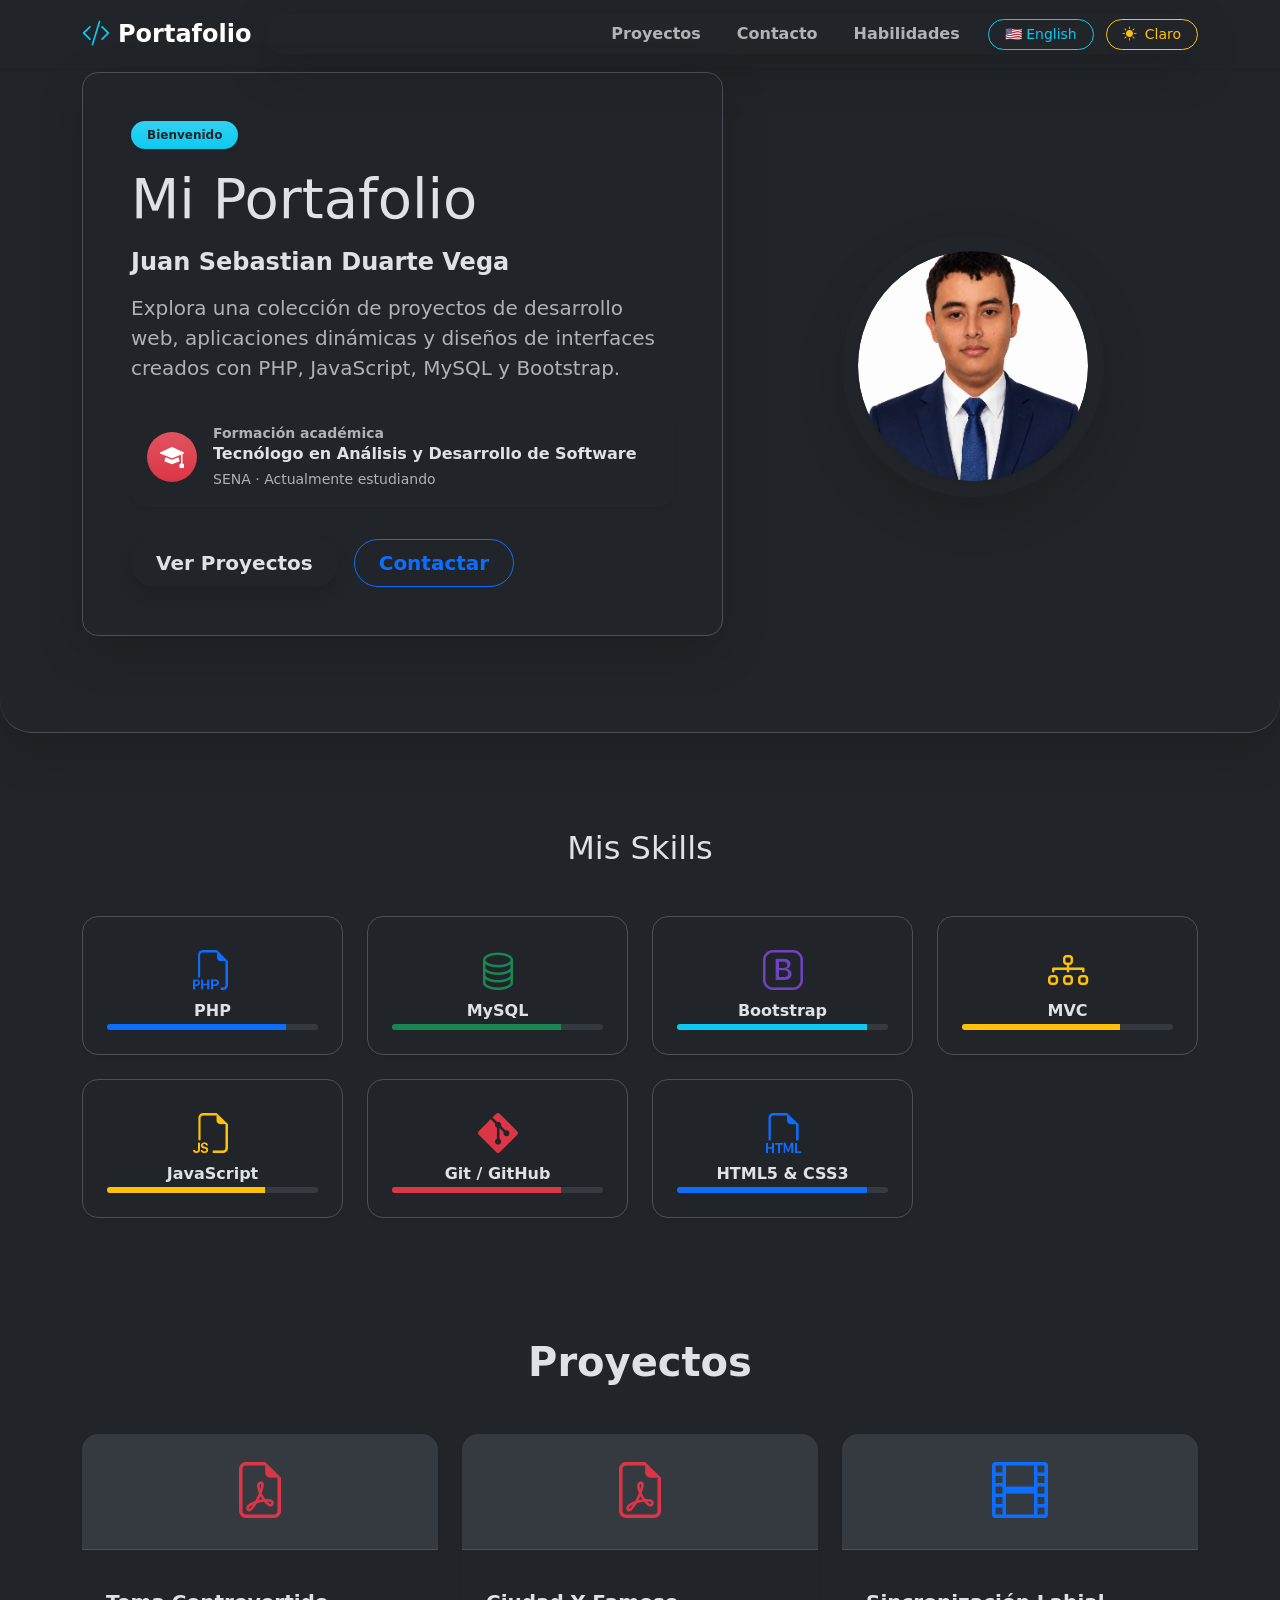
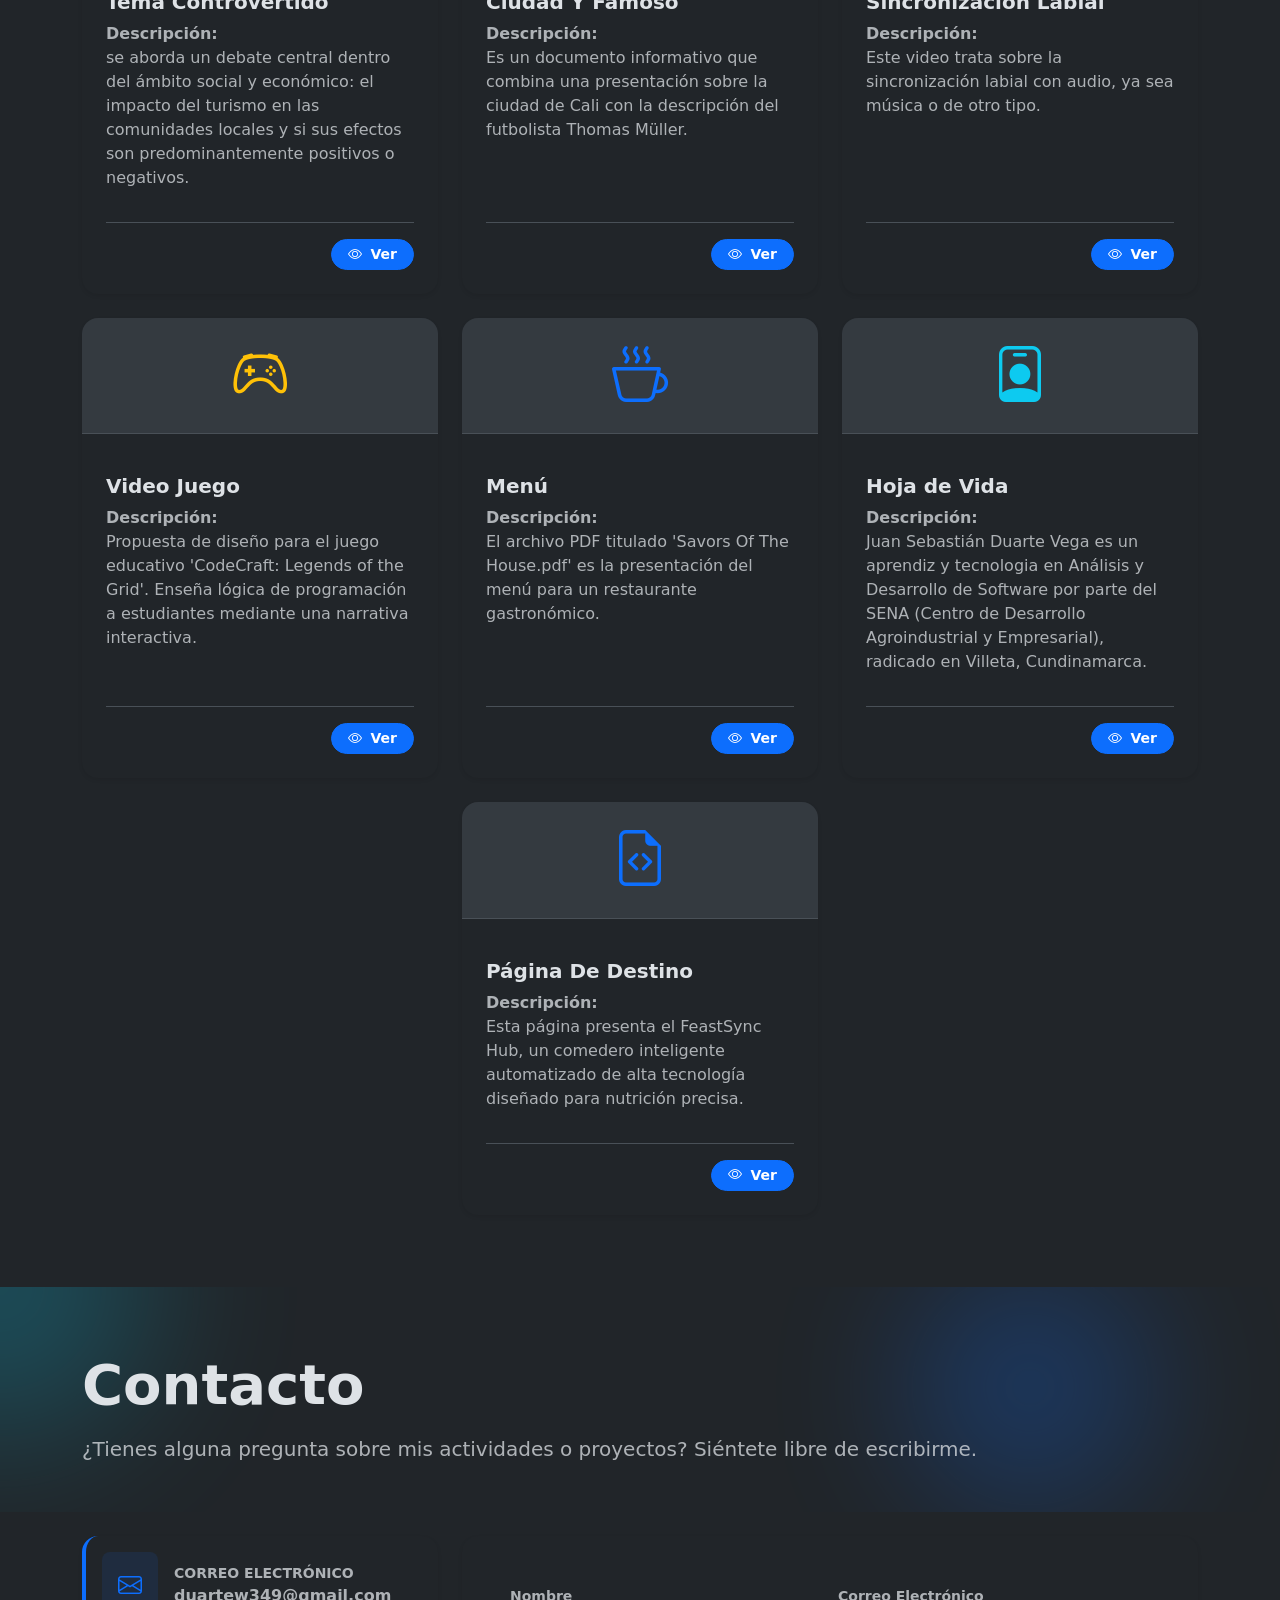
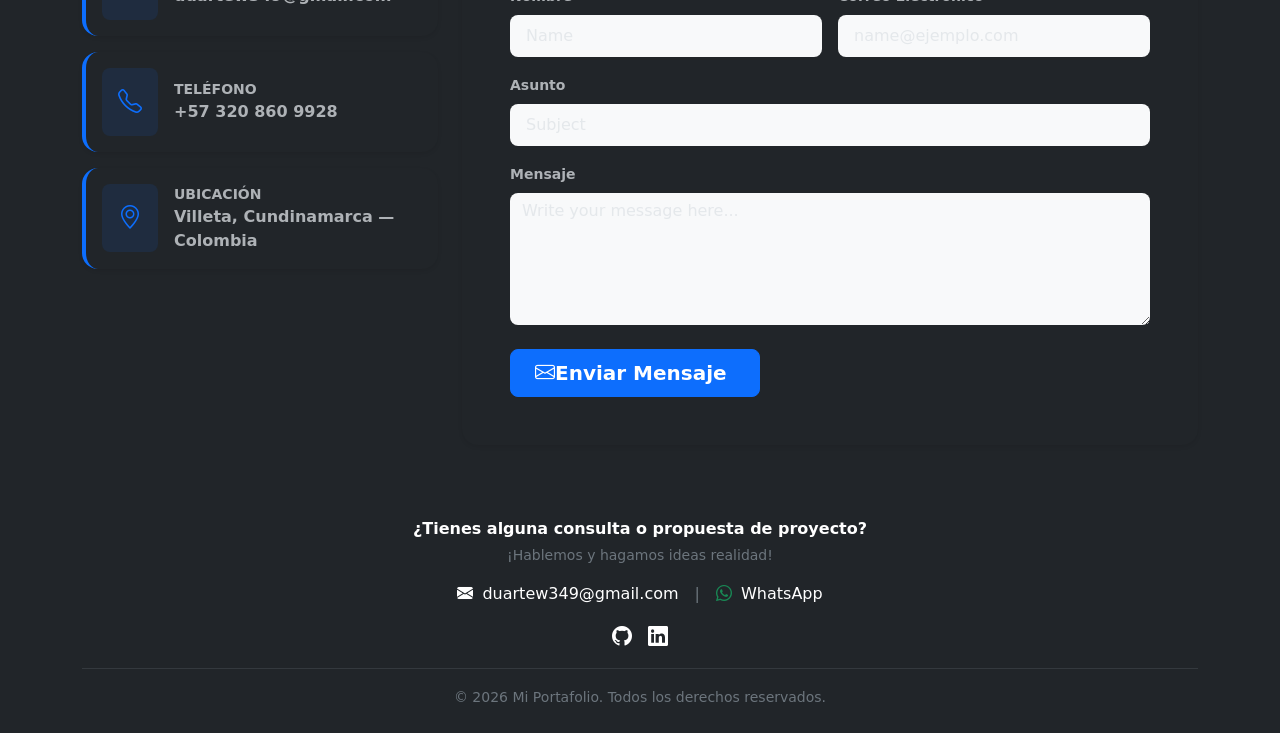
==== index.html @ ae60e6f5 "refactor(index.html): convert PHP template to static HTML" ====
<!DOCTYPE html>
<html lang="es">

<head>

    <meta charset="UTF-8">

    <meta name="viewport" content="width=device-width, initial-scale=1.0">

    <title>Portafolio</title>

    <!-- Bootstrap -->
    <link rel="stylesheet"
          href="https://cdn.jsdelivr.net/npm/bootstrap@5.3.0/dist/css/bootstrap.min.css">

    <!-- Bootstrap Icons -->
    <link rel="stylesheet"
          href="https://cdn.jsdelivr.net/npm/bootstrap-icons@1.10.5/font/bootstrap-icons.css">

    <!-- Font Awesome -->
    <link rel="stylesheet"
          href="https://cdnjs.cloudflare.com/ajax/libs/font-awesome/6.5.1/css/all.min.css">

    <!-- CSS DEL PROYECTO -->
    <link rel="stylesheet"
          href="/PageIngles/CSS/style.css">

</head>

<body>
<nav class="navbar navbar-expand-lg fixed-top shadow-sm navbar-tema py-2">
    <div class="container">

        <a class="navbar-brand fw-bold fs-4 d-flex align-items-center" href="index.html">
            <i class="bi bi-code-slash text-info me-2 fs-3"></i>
            <span data-es="Portafolio" data-en="Portfolio">
                Portafolio
            </span>
        </a>

        <button class="navbar-toggler border-0 p-2 shadow-none" type="button"
                data-bs-toggle="collapse"
                data-bs-target="#navbarNav"
                aria-controls="navbarNav"
                aria-expanded="false"
                aria-label="Toggle navigation">

            <span class="navbar-toggler-icon"></span>

        </button>

        <div class="collapse navbar-collapse mt-3 mt-lg-0 p-3 p-lg-0 rounded-4 shadow-lg shadow-lg-none" id="navbarNav">

            <ul class="navbar-nav ms-auto fw-semibold align-items-lg-center gap-2 gap-lg-1">

                <li class="nav-item">
                    <a class="nav-link px-3 py-2 rounded-pill nav-link-custom" href="#trabajos"
                       data-es="Proyectos"
                       data-en="Projects">
                        Proyectos
                    </a>
                </li>

                <li class="nav-item">
                    <a class="nav-link px-3 py-2 rounded-pill nav-link-custom" href="#contac"
                       data-es="Contacto"
                       data-en="Contact">
                        Contacto
                    </a>
                </li>

                <li class="nav-item">
                    <a class="nav-link px-3 py-2 rounded-pill nav-link-custom" href="#skills"
                       data-es="Habilidades"
                       data-en="Skills">
                        Skills
                    </a>
                </li>

                <!-- Idioma -->
                <li class="nav-item">
                    <button id="btnIdioma" class="btn btn-outline-info btn-sm rounded-pill px-3 py-1 ms-lg-2 my-1 my-lg-0 d-inline-flex align-items-center gap-1 shadow-sm">
                        🇺🇸 English
                    </button>
                </li>

                <!-- Tema -->
                <li class="nav-item">
                    <button id="btnTema"
                            class="btn btn-outline-warning btn-sm rounded-pill px-3 py-1 ms-lg-2 my-1 my-lg-0 d-inline-flex align-items-center gap-2 shadow-sm"
                            aria-label="Cambiar tema">

                        <i class="bi bi-sun-fill" id="iconoTema"></i>

                        <span id="textoTema">
                            Claro
                        </span>

                    </button>
                </li>

            </ul>

        </div>
    </div>
</nav>

<!-- Hero Section adaptada al tema dinámico -->
<header class="py-5 mb-5 rounded-bottom-5 position-relative overflow-hidden shadow-lg border-bottom">

  <div class="container text-center text-lg-start position-relative z-1 py-4">
    <div class="row align-items-center gy-4">
      <div class="col-lg-7">
        <div class="p-4 p-md-5 rounded-4 shadow-lg border position-relative overflow-hidden mb-4">

          <div class="position-relative z-2">
            <span class="badge bg-info bg-gradient text-dark px-3 py-2 rounded-pill mb-3 fw-bold shadow-sm d-inline-flex align-items-center" data-es="Bienvenido" data-en="Welcome">
              <i class="bi bi-stars me-1"></i> Bienvenido
            </span>
            
            <h1 class="display-4 fw-black mb-3"
                data-es="Mi Portafolio"
                data-en="My Portfolio">
                Mi Portafolio
            </h1>

            <h4 class="fs-4 fw-bold mb-3"
                data-es="Juan Sebastian Duarte Vega"
                data-en="Juan Sebastian Duarte Vega">
                Juan Sebastian Duarte Vega
            </h4>

            <p class="lead text-muted mb-4 max-w-xl fw-normal"
               data-es="Explora una colección de proyectos de desarrollo web, aplicaciones dinámicas y diseños de interfaces creados con PHP, JavaScript, MySQL y Bootstrap."
               data-en="Explore a collection of web development projects, dynamic applications, and interface designs built with PHP, JavaScript, MySQL, and Bootstrap.">
               Explora una colección de proyectos de desarrollo web, aplicaciones dinámicas y diseños de interfaces creados con PHP, JavaScript, MySQL y Bootstrap.
            </p>

                        <!-- Card de formación SENA -->
            <div class="card border-0 shadow-sm rounded-4 mb-4">
              <div class="card-body p-3 d-flex align-items-center gap-3">

                <div class="rounded-circle bg-danger bg-gradient text-white d-flex align-items-center justify-content-center flex-shrink-0"
                     style="width: 50px; height: 50px;">
                  <i class="bi bi-mortarboard-fill fs-4"></i>
                </div>

                <div>
                  <small class="text-muted d-block fw-semibold"
                         data-es="Formación académica"
                         data-en="Academic Education">
                    Formación académica
                  </small>

                  <h6 class="fw-bold mb-1"
                      data-es="Tecnólogo en Análisis y Desarrollo de Software"
                      data-en="Technologist in Software Analysis and Development">
                    Tecnólogo en Análisis y Desarrollo de Software
                  </h6>

                  <span class="small text-muted"
                        data-es="SENA · Actualmente estudiando"
                        data-en="SENA · Currently studying">
                    SENA · Actualmente estudiando
                  </span>
                </div>

              </div>
            </div>
            
            <div class="d-flex gap-3 justify-content-center justify-content-lg-start flex-wrap pt-2">
              <a href="projectver.php" class="btn btn-gradient btn-lg px-4 shadow rounded-pill fw-semibold btn-hover-grow" data-es="Ver Proyectos" data-en="View Projects">
                <i class="bi bi-rocket-takeoff me-2"></i>Ver Proyectos
              </a>
              <a href="contacver.php" class="btn btn-outline-primary btn-lg px-4 rounded-pill fw-semibold btn-hover-glow" data-es="Contactar" data-en="Contact">
                Contactar
              </a>
            </div>
          </div>
        </div>
      </div>
      
      <div class="col-lg-5 text-center">
        <div class="p-3 rounded-circle d-inline-block shadow-lg">
          <div class="rounded-circle shadow-sm overflow-hidden" style="width: 230px; height: 230px; display: inline-flex; align-items: center; justify-content: center;">
            <a href="work/18august.php" class="w-100 h-100 d-block icon-bounce" aria-label="Ver destacado">
              <img src="img/team-3.png" alt="Foto de perfil o destacado" class="w-100 h-100 object-fit-cover rounded-circle">
            </a>
          </div>
        </div>
      </div>
    </div>
  </div>
</header>

<!-- My Skill -->
<!-- Sección de Skills -->
<section id="skills" class="py-5 mb-5">
  <div class="container">
    <div class="text-center mb-5">
      <!-- <span class="badge bg-info bg-gradient text-dark px-3 py-2 rounded-pill mb-2 fw-bold shadow-sm" 
            data-es="Habilidades" data-en="Skills">
        <i class="bi bi-code-slash me-1"></i> Habilidades
      </span> -->
      <h2 class="fw-black" data-es="Mis Skills" data-en="My Skills">
        Lo que sé hacer
      </h2>
    </div>

    <div class="row g-4">
      <div class="col-6 col-md-4 col-lg-3">
        <div class="p-4 rounded-4 shadow-sm border text-center h-100 btn-hover-grow">
          <i class="bi bi-filetype-php fs-1 mb-2 text-primary"></i>
          <h6 class="fw-semibold mb-1">PHP</h6>
          <div class="progress" style="height:6px;">
            <div class="progress-bar" style="width:85%"></div>
          </div>
        </div>
      </div>
      <div class="col-6 col-md-4 col-lg-3">
        <div class="p-4 rounded-4 shadow-sm border text-center h-100 btn-hover-grow">
          <i class="bi bi-database fs-1 mb-2 text-success"></i>
          <h6 class="fw-semibold mb-1">MySQL</h6>
          <div class="progress" style="height:6px;">
            <div class="progress-bar bg-success" style="width:80%"></div>
          </div>
        </div>
      </div>
      <div class="col-6 col-md-4 col-lg-3">
        <div class="p-4 rounded-4 shadow-sm border text-center h-100 btn-hover-grow">
          <i class="bi bi-bootstrap fs-1 mb-2" style="color:#6f42c1; opacity:1;"></i>
          <h6 class="fw-semibold mb-1">Bootstrap</h6>
          <div class="progress" style="height:6px;">
            <div class="progress-bar bg-info" style="width:90%"></div>
          </div>
        </div>
      </div>
      <div class="col-6 col-md-4 col-lg-3">
        <div class="p-4 rounded-4 shadow-sm border text-center h-100 btn-hover-grow">
          <i class="bi bi-diagram-3 fs-1 mb-2 text-warning"></i>
          <h6 class="fw-semibold mb-1">MVC</h6>
          <div class="progress" style="height:6px;">
            <div class="progress-bar bg-warning" style="width:75%"></div>
          </div>
        </div>
      </div>

        <!-- JavaScript -->
      <div class="col-6 col-md-4 col-lg-3">
        <div class="p-4 rounded-4 shadow-sm border text-center h-100 btn-hover-grow">
          <i class="bi bi-filetype-js fs-1 mb-2 text-warning"></i>
          <h6 class="fw-semibold mb-1">JavaScript</h6>
          <div class="progress" style="height:6px;">
            <div class="progress-bar bg-warning" style="width:75%"></div>
          </div>
        </div>
      </div>

      <!-- Git -->
      <div class="col-6 col-md-4 col-lg-3">
        <div class="p-4 rounded-4 shadow-sm border text-center h-100 btn-hover-grow">
          <i class="bi bi-git fs-1 mb-2 text-danger"></i>
          <h6 class="fw-semibold mb-1">Git / GitHub</h6>
          <div class="progress" style="height:6px;">
            <div class="progress-bar bg-danger" style="width:80%"></div>
          </div>
        </div>
      </div>

      <!-- HTML5 / CSS3 -->
      <div class="col-6 col-md-4 col-lg-3">
        <div class="p-4 rounded-4 shadow-sm border text-center h-100 btn-hover-grow">
          <i class="bi bi-filetype-html fs-1 mb-2 text-primary"></i>
          <h6 class="fw-semibold mb-1">HTML5 & CSS3</h6>
          <div class="progress" style="height:6px;">
            <div class="progress-bar" style="width:90%"></div>
          </div>
        </div>
      </div>

    </div>
  </div>
</section>

<!-- Sección de Proyectos -->

<main class="container my-5">

  <!-- Sección de Proyectos -->
  <section id="trabajos" class="py-4">
    <div class="text-center mb-5">
      <h2 class="fw-bold display-6" data-es="Proyectos" data-en="Projects">Proyectos</h2>
      <!-- <p class="text-muted lead" data-es="Mis proyectos de inglés" data-en="My English projects">
        Una selección de proyectos web, desarrollo backend y diseño UI/UX.
      </p> -->
    </div>

    <div class="row g-4">
      <!-- Proyecto 1 -->
      <div class="col-md-6 col-lg-4">
        <div class="card card-project h-100 border-0 rounded-4 shadow-sm">
          <div class="project-icon p-4 text-center border-bottom bg-light-subtle rounded-top-4">
            <i class="bi bi-file-earmark-pdf display-4 text-danger"></i>
          </div>
          <div class="card-body d-flex flex-column p-4">
            <div class="mb-3 d-flex gap-1 flex-wrap">
            </div>
            <h5 class="card-title fw-bold" data-es="Tema Controvertido" data-en="Controversial Topic">Tema Controvertido</h5>
            <p class="card-text text-muted flex-grow-1">
              <strong data-es="Descripción:" data-en="Description:">Descripción:</strong><br>
              <span data-es="se aborda un debate central dentro del ámbito social y económico: el impacto del turismo en las comunidades locales y si sus efectos son predominantemente positivos o negativos." data-en="A central debate within the social and economic sphere is addressed: the impact of tourism on local communities and whether its effects are predominantly positive or negative.">
                se aborda un debate central dentro del ámbito social y económico: el impacto del turismo en las comunidades locales y si sus efectos son predominantemente positivos o negativos.
              </span>
            </p>
            <div class="d-flex justify-content-end align-items-center mt-3 pt-3 border-top">
              <a href="work/07april.php" class="btn btn-sm btn-primary fw-semibold rounded-pill px-3">
                <i class="bi bi-eye me-1"></i> <span data-es="Ver" data-en="View">Ver</span>
              </a>
            </div>
          </div>
        </div>
      </div>

      <!-- Proyecto 2 -->
      <div class="col-md-6 col-lg-4">
        <div class="card card-project h-100 border-0 rounded-4 shadow-sm">
          <div class="project-icon p-4 text-center border-bottom bg-light-subtle rounded-top-4">
            <i class="bi bi-file-earmark-pdf display-4 text-danger"></i>
          </div>
          <div class="card-body d-flex flex-column p-4">
            <div class="mb-3 d-flex gap-1 flex-wrap">
            </div>
            <h5 class="card-title fw-bold" data-es="Ciudad Y Famoso" data-en="City And Famous">Ciudad Y Famoso</h5>
            <p class="card-text text-muted flex-grow-1">
              <strong data-es="Descripción:" data-en="Description:">Descripción:</strong><br>
              <span data-es="Es un documento informativo que combina una presentación sobre la ciudad de Cali con la descripción del futbolista Thomas Müller." data-en="It is an informative document that combines a presentation on the city of Cali with a description of the footballer Thomas Müller.">
                Es un documento informativo que combina una presentación sobre la ciudad de Cali con la descripción del futbolista Thomas Müller.
              </span>
            </p>
            <div class="d-flex justify-content-end align-items-center mt-3 pt-3 border-top">
              <a href="work/20april.php" class="btn btn-sm btn-primary fw-semibold rounded-pill px-3">
                <i class="bi bi-eye me-1"></i> <span data-es="Ver" data-en="View">Ver</span>
              </a>
            </div>
          </div>
        </div>
      </div>

      <!-- Proyecto 3 -->
      <div class="col-md-6 col-lg-4">
        <div class="card card-project h-100 border-0 rounded-4 shadow-sm">
          <div class="project-icon p-4 text-center border-bottom bg-light-subtle rounded-top-4">
            <!-- Icono actualizado a video -->
            <i class="bi bi-film display-4 text-primary"></i>
          </div>
          <div class="card-body d-flex flex-column p-4">
            <div class="mb-3 d-flex gap-1 flex-wrap">
            </div>
            <h5 class="card-title fw-bold" data-es="Sincronización Labial" data-en="Lip Syncing">Lip Syncing</h5>
            <p class="card-text text-muted flex-grow-1">
              <strong data-es="Descripción:" data-en="Description:">Descripción:</strong><br>
              <span data-es="Este video trata sobre la sincronización labial con audio, ya sea música o de otro tipo." data-en="This video is about lip-syncing to audio, whether it is music or something else.">
                Este video trata sobre la sincronización labial con audio, ya sea música o de otro tipo.
              </span>
            </p>
            <div class="d-flex justify-content-end align-items-center mt-3 pt-3 border-top">
              <a href="work/02July.php" class="btn btn-sm btn-primary fw-semibold rounded-pill px-3">
                <i class="bi bi-eye me-1"></i> <span data-es="Ver" data-en="View">Ver</span>
              </a>
            </div>
          </div>
        </div>
      </div>

      <!-- Proyecto 4 -->
      <div class="col-md-6 col-lg-4">
        <div class="card card-project h-100 border-0 rounded-4 shadow-sm">
          <div class="project-icon p-4 text-center border-bottom bg-light-subtle rounded-top-4">
            <i class="bi bi-controller display-4 text-warning"></i>
          </div>
          <div class="card-body d-flex flex-column p-4">
            <div class="mb-3 d-flex gap-1 flex-wrap">
            </div>
            <h5 class="card-title fw-bold" data-es="Video Juego" data-en="Video Game">Video Juego</h5>
            <p class="card-text text-muted flex-grow-1">
              <strong data-es="Descripción:" data-en="Description:">Descripción:</strong><br>
              <span data-es="Propuesta de diseño para el juego educativo 'CodeCraft: Legends of the Grid'. Enseña lógica de programación a estudiantes mediante una narrativa interactiva." data-en="Design proposal for the educational game 'CodeCraft: Legends of the Grid'. Teaches programming logic through interactive narrative.">
                Propuesta de diseño para el juego educativo 'CodeCraft: Legends of the Grid'. Enseña lógica de programación a estudiantes mediante una narrativa interactiva.
              </span>
            </p>
            <div class="d-flex justify-content-end align-items-center mt-3 pt-3 border-top">
              <a href="work/27july.php" class="btn btn-sm btn-primary fw-semibold rounded-pill px-3">
                <i class="bi bi-eye me-1"></i> <span data-es="Ver" data-en="View">Ver</span>
              </a>
            </div>
          </div>
        </div>
      </div>

      <!-- Proyecto 5 -->
      <div class="col-md-6 col-lg-4">
        <div class="card card-project h-100 border-0 rounded-4 shadow-sm">
          <div class="project-icon p-4 text-center border-bottom bg-light-subtle rounded-top-4">
            <i class="bi bi-cup-hot display-4 text-primary"></i>
          </div>
          <div class="card-body d-flex flex-column p-4">
            <div class="mb-3 d-flex gap-1 flex-wrap">
            </div>
            <h5 class="card-title fw-bold" data-es="Menú" data-en="Menu">Menú</h5>
            <p class="card-text text-muted flex-grow-1">
              <strong data-es="Descripción:" data-en="Description:">Descripción:</strong><br>
              <span data-es="El archivo PDF titulado 'Savors Of The House.pdf' es la presentación del menú para un restaurante gastronómico." data-en="The PDF titled 'Savors Of The House.pdf' is the menu presentation for a culinary restaurant.">
                El archivo PDF titulado 'Savors Of The House.pdf' es la presentación del menú para un restaurante gastronómico.
              </span>
            </p>
            <div class="d-flex justify-content-end align-items-center mt-3 pt-3 border-top">
              <a href="work/10august.php" class="btn btn-sm btn-primary fw-semibold rounded-pill px-3">
                <i class="bi bi-eye me-1"></i> <span data-es="Ver" data-en="View">Ver</span>
              </a>
            </div>
          </div>
        </div>
      </div>

      <!-- Proyecto 6 -->
      <div class="col-md-6 col-lg-4">
        <div class="card card-project h-100 border-0 rounded-4 shadow-sm">
          <div class="project-icon p-4 text-center border-bottom bg-light-subtle rounded-top-4">
            <i class="bi bi-person-badge display-4 text-info"></i>
          </div>
          <div class="card-body d-flex flex-column p-4">
            <div class="mb-3 d-flex gap-1 flex-wrap">
            </div>
            <h5 class="card-title fw-bold" data-es="Hoja de Vida" data-en="Curriculum Vitae">Hoja de Vida</h5>
            <p class="card-text text-muted flex-grow-1">
              <strong data-es="Descripción:" data-en="Description:">Descripción:</strong><br>
              <span data-es="Juan Sebastián Duarte Vega es un aprendiz y tecnologia en Análisis y Desarrollo de Software por parte del SENA (Centro de Desarrollo Agroindustrial y Empresarial), radicado en Villeta, Cundinamarca." data-en="Juan Sebastián Duarte Vega is a trainee in the Software Analysis and Development technology program at SENA (Agro-industrial and Business Development Center), based in Villeta, Cundinamarca.">
                Juan Sebastián Duarte Vega es un aprendiz y tecnologia en Análisis y Desarrollo de Software por parte del SENA (Centro de Desarrollo Agroindustrial y Empresarial), radicado en Villeta, Cundinamarca.
              </span>
            </p>
            <div class="d-flex justify-content-end align-items-center mt-3 pt-3 border-top">
              <a href="work/18august.php" class="btn btn-sm btn-primary fw-semibold rounded-pill px-3">
                <i class="bi bi-eye me-1"></i> <span data-es="Ver" data-en="View">Ver</span>
              </a>
            </div>
          </div>
        </div>
      </div>

      <!-- Proyecto Landing Page -->
      <div class="col-md-6 col-lg-4 mx-auto">
        <div class="card card-project h-100 border-0 rounded-4 shadow-sm">
          <div class="project-icon p-4 text-center border-bottom bg-light-subtle rounded-top-4">
            <i class="bi bi-file-earmark-code display-4 text-primary"></i>
          </div>
          <div class="card-body d-flex flex-column p-4">
            <div class="mb-3 d-flex gap-1 flex-wrap">
            </div>
            <h5 class="card-title fw-bold" data-es="Página De Destino" data-en="Landing Page">Landing Page</h5>
            <p class="card-text text-muted flex-grow-1">
              <strong data-es="Descripción:" data-en="Description:">Descripción:</strong><br>
              <span data-es="Esta página presenta el FeastSync Hub, un comedero inteligente automatizado de alta tecnología diseñado para nutrición precisa." data-en="This page introduces the FeastSync Hub, a high-tech automated smart feeder for precise nutrition.">
                Esta página presenta el FeastSync Hub, un comedero inteligente automatizado de alta tecnología diseñado para nutrición precisa.
              </span>
            </p>
            <div class="d-flex justify-content-end align-items-center mt-3 pt-3 border-top">
              <a href="Paginaingles/index.html" class="btn btn-sm btn-primary fw-semibold rounded-pill px-3">
                <i class="bi bi-eye me-1"></i> <span data-es="Ver" data-en="View">Ver</span>
              </a>
            </div>
          </div>
        </div>
      </div>

    </div>
  </section>
</main>




<!-- Encabezado Contacto -->
<section class="hero-section py-5 mb-4 position-relative overflow-hidden" id="contac">
  <div class="position-absolute top-0 start-0 translate-middle bg-info opacity-25 rounded-circle blur-bg" style="width: 300px; height: 300px; filter: blur(80px);"></div>
  <div class="position-absolute bottom-0 end-0 translate-middle-x bg-primary opacity-25 rounded-circle blur-bg" style="width: 250px; height: 250px; filter: blur(70px);"></div>

  <div class="container position-relative z-1 pt-3">
    <h1 class="display-4 fw-bold mb-3 tracking-tight" data-es="Contacto" data-en="Contact Me">
      Contacto
    </h1>
    <p class="lead opacity-75 max-w-xl mb-0" data-es="¿Tienes alguna pregunta sobre mis actividades o proyectos? Siéntete libre de escribirme." data-en="Have a question about one of my activities, or just want to say hi? Feel free to reach out.">
      ¿Tienes alguna pregunta sobre mis actividades o proyectos? Siéntete libre de escribirme.
    </p>
  </div>
</section>

<!-- Formulario e información de contacto -->
<main class="container mb-5">
  <div class="row g-4">
    <div class="col-lg-4">
      <div class="d-flex flex-column gap-3">
        <div class="card border-0 shadow-sm rounded-4 p-3 border-start border-4 border-primary">
          <div class="d-flex align-items-center gap-3">
            <div class="bg-primary bg-opacity-10 p-3 rounded-3 text-primary">
              <i class="bi bi-envelope fs-4"></i>
            </div>
            <div>
              <span class="text-uppercase small fw-bold text-muted d-block" data-es="Correo Electrónico" data-en="Email">Correo Electrónico</span>
              <a href="mailto:duartew349@gmail.com" class="text-decoration-none fw-semibold text-muted">duartew349@gmail.com</a>
            </div>
          </div>
        </div>

        <div class="card border-0 shadow-sm rounded-4 p-3 border-start border-4 border-primary">
          <div class="d-flex align-items-center gap-3">
            <div class="bg-primary bg-opacity-10 p-3 rounded-3 text-primary">
              <i class="bi bi-telephone fs-4"></i>
            </div>
            <div>
              <span class="text-uppercase small fw-bold text-muted d-block" data-es="Teléfono" data-en="Phone">Teléfono</span>
              <a href="tel:+573208609928" class="text-decoration-none fw-semibold text-muted">+57 320 860 9928</a>
            </div>
          </div>
        </div>

        <div class="card border-0 shadow-sm rounded-4 p-3 border-start border-4 border-primary">
          <div class="d-flex align-items-center gap-3">
            <div class="bg-primary bg-opacity-10 p-3 rounded-3 text-primary">
              <i class="bi bi-geo-alt fs-4"></i>
            </div>
            <div>
              <span class="text-uppercase small fw-bold text-muted d-block" data-es="Ubicación" data-en="Location">Ubicación</span>
              <span class="fw-semibold text-muted">Villeta, Cundinamarca — Colombia</span>
            </div>
          </div>
        </div>
      </div>
    </div>

    <div class="col-lg-8">
      <div class="card border-0 shadow-sm rounded-4 p-4 p-md-5">
        <form action="" method="POST">
          <div class="row g-3">
            <div class="col-md-6">
              <label for="name" class="form-label fw-semibold text-muted small" data-es="Nombre" data-en="Name">Nombre</label>
              <input type="text" class="form-control form-control-lg bg-light border-0 rounded-3 fs-6" id="name" name="name" placeholder="Name" required>
            </div>

            <div class="col-md-6">
              <label for="email" class="form-label fw-semibold text-muted small" data-es="Correo Electrónico" data-en="Email">Email</label>
              <input type="email" class="form-control form-control-lg bg-light border-0 rounded-3 fs-6" id="email" name="email" placeholder="name@ejemplo.com" required>
            </div>

            <div class="col-12">
              <label for="subject" class="form-label fw-semibold text-muted small" data-es="Asunto" data-en="Subject">Subject</label>
              <input type="text" class="form-control form-control-lg bg-light border-0 rounded-3 fs-6" id="subject" name="subject" placeholder="Subject" required>
            </div>

            <div class="col-12">
              <label for="message" class="form-label fw-semibold text-muted small" data-es="Mensaje" data-en="Message">Message</label>
              <textarea class="form-control bg-light border-0 rounded-3 fs-6" id="message" name="message" rows="5" placeholder="Write your message here..." required></textarea>
            </div>

            <div class="col-12 pt-2">
              <a href="https://mail.google.com/mail/?view=cm&fs=1&to=duartew349@gmail.com"
                 target="_blank"
                 class="btn btn-primary btn-lg px-4 rounded-3 fw-semibold">
                  <span class="bi bi-envelope me-2" data-es="Enviar Mensaje" data-en="Send Message">Enviar Mensaje</span>
              </a>
            </div>
          </div>
        </form>
      </div>
    </div>
  </div>
</main>

<footer id="contacto" class="bg-dark text-white text-center py-4 mt-auto">
        <div class="container">
            <p class="mb-1 fw-bold" data-es="¿Tienes alguna consulta o propuesta de proyecto?" data-en="Do you have any questions or a project proposal?" >¿Tienes alguna consulta o propuesta de proyecto?</p>
            <p class="text-secondary small mb-3" data-es="¡Hablemos y hagamos ideas realidad!" data-en="Let's talk and turn ideas into reality!" >¡Hablemos y hagamos ideas realidad!</p>
            
            <!-- Canales Directos de Contacto -->
            <div class="d-flex justify-content-center align-items-center flex-wrap gap-3 mb-3">
                <a href="mailto:duartew349@gmail.com" class="text-white text-decoration-none">
                    <i class="bi bi-envelope-fill me-1"></i> duartew349@gmail.com
                </a>
                <span class="text-secondary d-none d-sm-inline">|</span>
                <a href="https://wa.me/573000000000" target="_blank" rel="noopener noreferrer" class="text-white text-decoration-none">
                    <i class="bi bi-whatsapp me-1 text-success"></i> WhatsApp
                </a>
            </div>

            <!-- Redes Sociales -->
            <div class="d-flex justify-content-center gap-3 fs-5 mb-3">
                <a href="https://github.com/Juan-duarte1070" target="_blank" rel="noopener noreferrer" class="text-white" title="GitHub">
                    <i class="bi bi-github"></i>
                </a>
                <a href="https://www.linkedin.com/in/juan-sebastian-duarte-vega-b34b41434/" target="_blank" rel="noopener noreferrer" class="text-white" title="LinkedIn">
                    <i class="bi bi-linkedin"></i>
                </a>
            </div>

            <hr class="border-secondary my-3">
            <small class="text-secondary" data-es="&copy; 2026 Mi Portafolio. Todos los derechos reservados." data-en="&copy; 2026 My Portfolio. All rights reserved." >&copy; 2026 Mi Portafolio. Todos los derechos reservados.</small>
        </div>
    </footer>

    <script src="https://cdn.jsdelivr.net/npm/bootstrap@5.3.2/dist/js/bootstrap.bundle.min.js"></script>
    <!-- para work -->
    <script src="../js/tema.js"></script>
    <!-- para index.php -->
    <script src="js/tema.js"></script>

    <!-- para work -->
    <script src="../js/idioma.js"></script>
    <!-- para index.php -->
    <script src="js/idioma.js"></script>
</body>
</html>
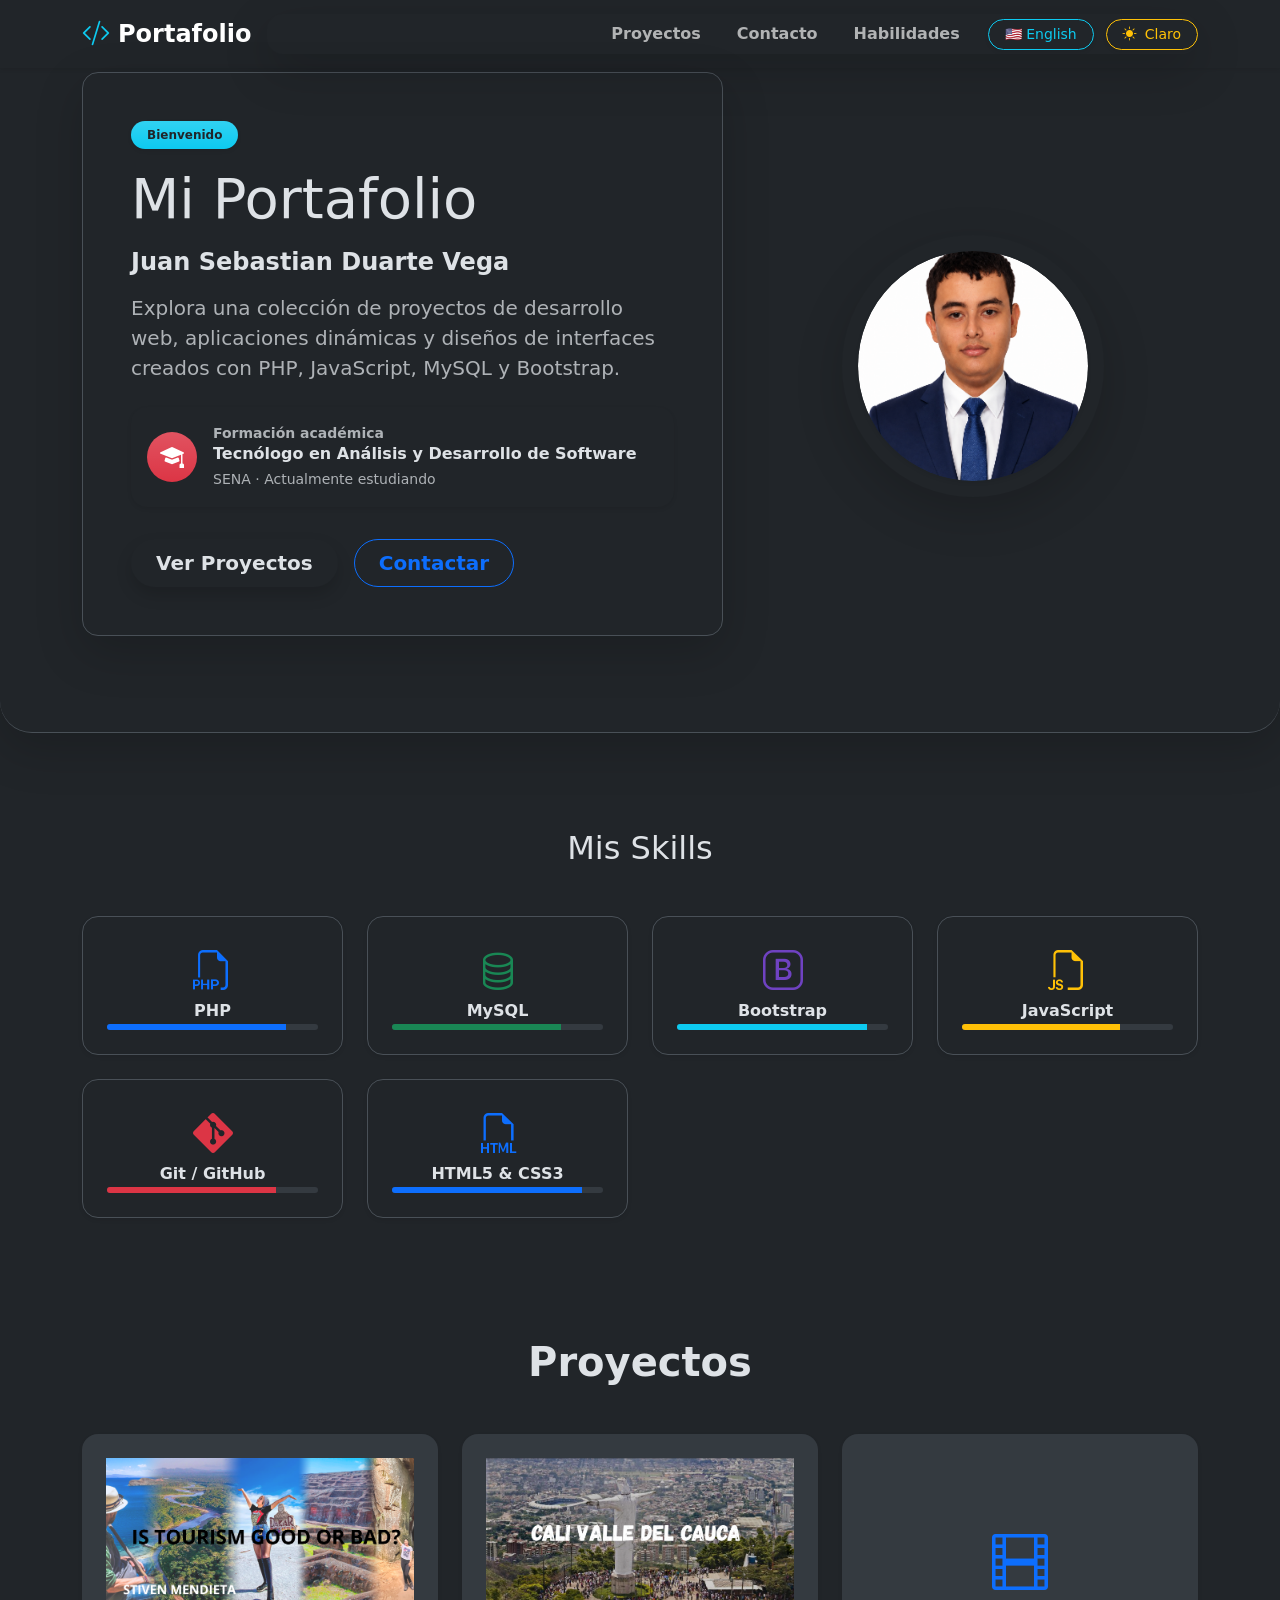
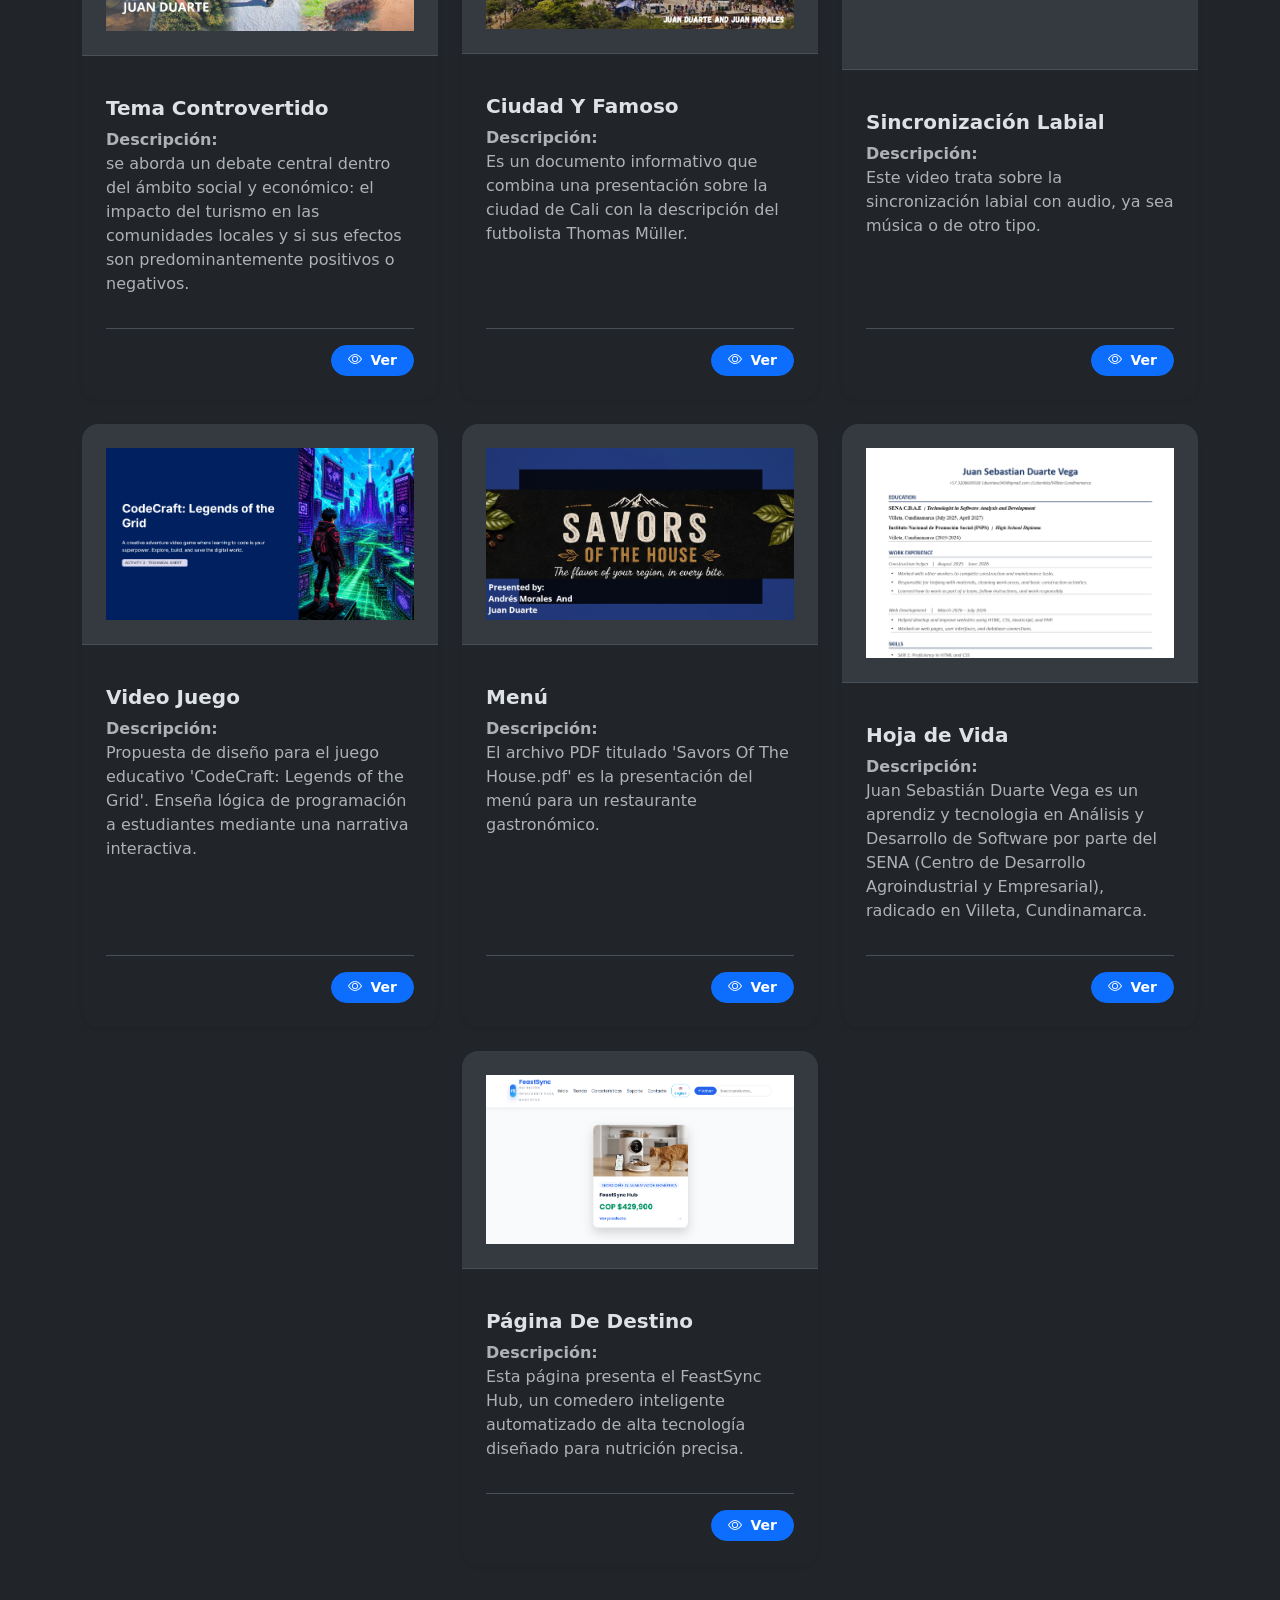
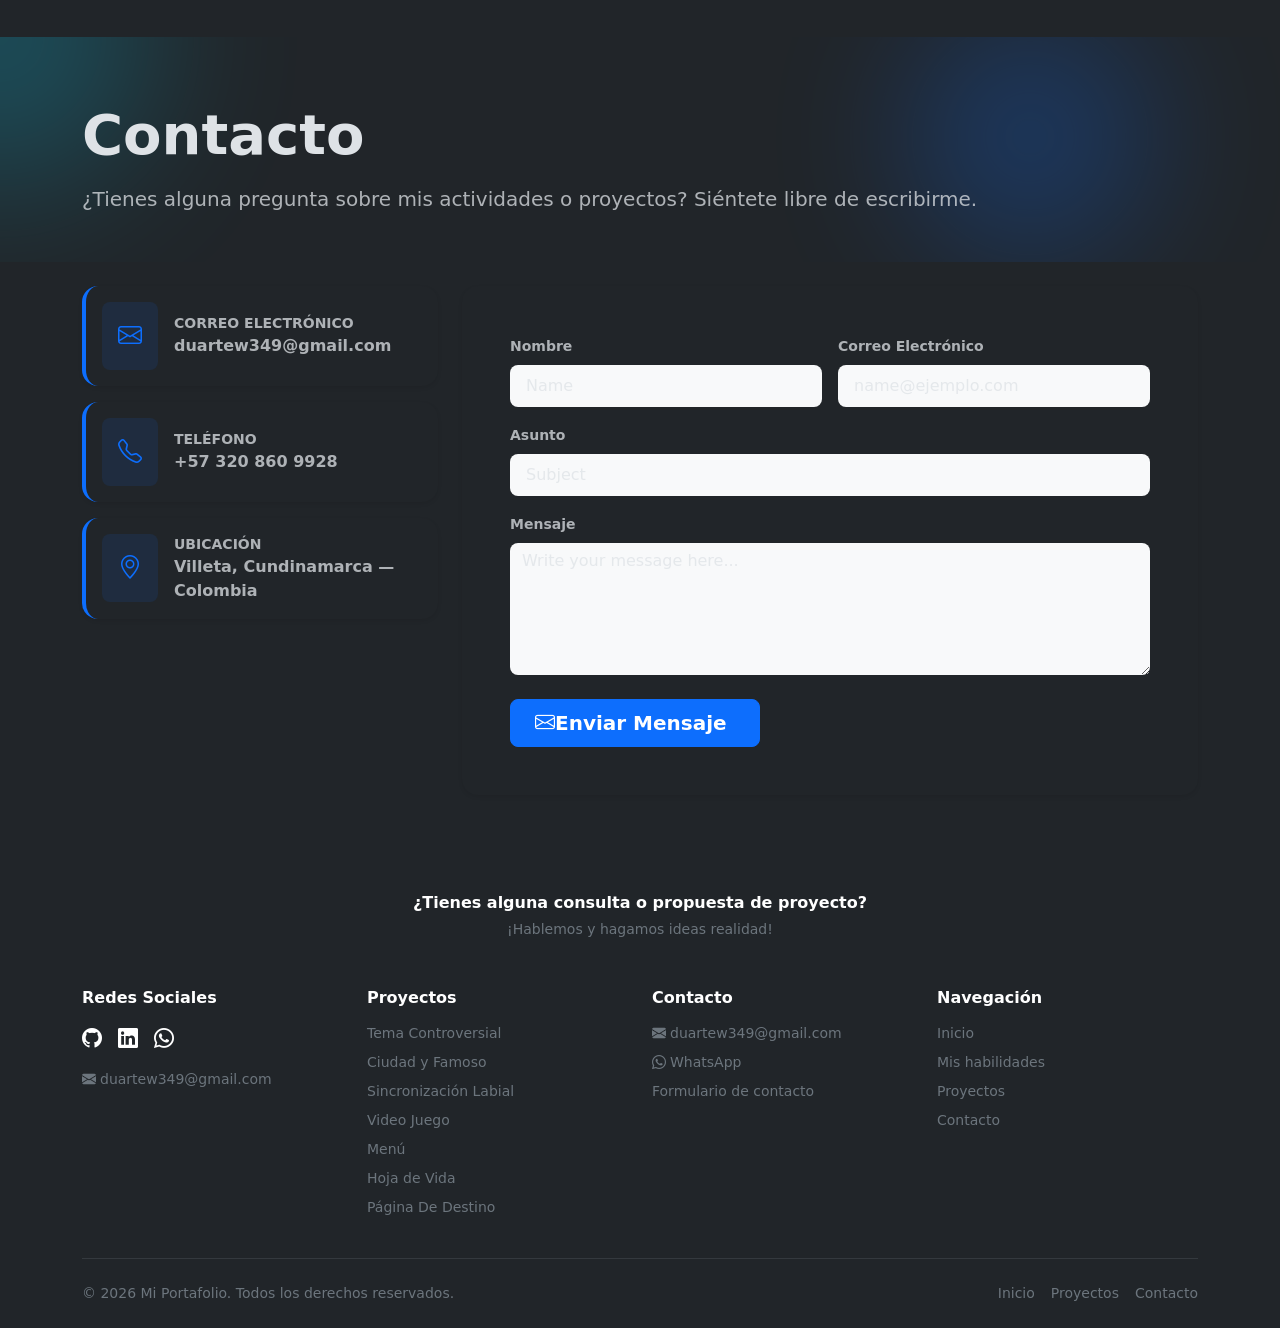
==== commit 90d2cc1a: "refactor(Layout/, pageingles/, index.html, contacver.php and proyect.php): simplify record query log" ====
--- a/index.html
+++ b/index.html
@@ -114,7 +114,7 @@
         <div class="p-4 p-md-5 rounded-4 shadow-lg border position-relative overflow-hidden mb-4">
 
           <div class="position-relative z-2">
-            <span class="badge bg-info bg-gradient text-dark px-3 py-2 rounded-pill mb-3 fw-bold shadow-sm d-inline-flex align-items-center" data-es="Bienvenido" data-en="Welcome">
+            <span id="home" class="badge bg-info bg-gradient text-dark px-3 py-2 rounded-pill mb-3 fw-bold shadow-sm d-inline-flex align-items-center" data-es="Bienvenido" data-en="Welcome">
               <i class="bi bi-stars me-1"></i> Bienvenido
             </span>
             
@@ -235,15 +235,6 @@
           </div>
         </div>
       </div>
-      <div class="col-6 col-md-4 col-lg-3">
-        <div class="p-4 rounded-4 shadow-sm border text-center h-100 btn-hover-grow">
-          <i class="bi bi-diagram-3 fs-1 mb-2 text-warning"></i>
-          <h6 class="fw-semibold mb-1">MVC</h6>
-          <div class="progress" style="height:6px;">
-            <div class="progress-bar bg-warning" style="width:75%"></div>
-          </div>
-        </div>
-      </div>
 
         <!-- JavaScript -->
       <div class="col-6 col-md-4 col-lg-3">
@@ -253,8 +244,12 @@
           <div class="progress" style="height:6px;">
             <div class="progress-bar bg-warning" style="width:75%"></div>
           </div>
-        </div>
-      </div>
+
+        </div>
+      </div>
+
+        <!-- JavaScript -->
+      
 
       <!-- Git -->
       <div class="col-6 col-md-4 col-lg-3">
@@ -300,7 +295,7 @@
       <div class="col-md-6 col-lg-4">
         <div class="card card-project h-100 border-0 rounded-4 shadow-sm">
           <div class="project-icon p-4 text-center border-bottom bg-light-subtle rounded-top-4">
-            <i class="bi bi-file-earmark-pdf display-4 text-danger"></i>
+            <img src="img/p1.png" alt="Proyecto 1" class="img-fluid">
           </div>
           <div class="card-body d-flex flex-column p-4">
             <div class="mb-3 d-flex gap-1 flex-wrap">
@@ -325,7 +320,7 @@
       <div class="col-md-6 col-lg-4">
         <div class="card card-project h-100 border-0 rounded-4 shadow-sm">
           <div class="project-icon p-4 text-center border-bottom bg-light-subtle rounded-top-4">
-            <i class="bi bi-file-earmark-pdf display-4 text-danger"></i>
+            <img src="img/p2.png" alt="Proyecto 1" class="img-fluid">
           </div>
           <div class="card-body d-flex flex-column p-4">
             <div class="mb-3 d-flex gap-1 flex-wrap">
@@ -351,7 +346,13 @@
         <div class="card card-project h-100 border-0 rounded-4 shadow-sm">
           <div class="project-icon p-4 text-center border-bottom bg-light-subtle rounded-top-4">
             <!-- Icono actualizado a video -->
+            <br>
+            <br>
+            <br>
             <i class="bi bi-film display-4 text-primary"></i>
+            <br>
+            <br>
+            <br>
           </div>
           <div class="card-body d-flex flex-column p-4">
             <div class="mb-3 d-flex gap-1 flex-wrap">
@@ -376,7 +377,7 @@
       <div class="col-md-6 col-lg-4">
         <div class="card card-project h-100 border-0 rounded-4 shadow-sm">
           <div class="project-icon p-4 text-center border-bottom bg-light-subtle rounded-top-4">
-            <i class="bi bi-controller display-4 text-warning"></i>
+            <img src="img/p4.png" alt="Proyecto 1" class="img-fluid">
           </div>
           <div class="card-body d-flex flex-column p-4">
             <div class="mb-3 d-flex gap-1 flex-wrap">
@@ -401,7 +402,7 @@
       <div class="col-md-6 col-lg-4">
         <div class="card card-project h-100 border-0 rounded-4 shadow-sm">
           <div class="project-icon p-4 text-center border-bottom bg-light-subtle rounded-top-4">
-            <i class="bi bi-cup-hot display-4 text-primary"></i>
+            <img src="img/p5.png" alt="Proyecto 1" class="img-fluid">
           </div>
           <div class="card-body d-flex flex-column p-4">
             <div class="mb-3 d-flex gap-1 flex-wrap">
@@ -426,7 +427,7 @@
       <div class="col-md-6 col-lg-4">
         <div class="card card-project h-100 border-0 rounded-4 shadow-sm">
           <div class="project-icon p-4 text-center border-bottom bg-light-subtle rounded-top-4">
-            <i class="bi bi-person-badge display-4 text-info"></i>
+            <img src="img/p6.png" alt="Proyecto 1" class="img-fluid">
           </div>
           <div class="card-body d-flex flex-column p-4">
             <div class="mb-3 d-flex gap-1 flex-wrap">
@@ -451,7 +452,7 @@
       <div class="col-md-6 col-lg-4 mx-auto">
         <div class="card card-project h-100 border-0 rounded-4 shadow-sm">
           <div class="project-icon p-4 text-center border-bottom bg-light-subtle rounded-top-4">
-            <i class="bi bi-file-earmark-code display-4 text-primary"></i>
+            <img src="img/p7.png" alt="Proyecto 1" class="img-fluid">
           </div>
           <div class="card-body d-flex flex-column p-4">
             <div class="mb-3 d-flex gap-1 flex-wrap">
@@ -575,46 +576,117 @@
   </div>
 </main>
 
-<footer id="contacto" class="bg-dark text-white text-center py-4 mt-auto">
-        <div class="container">
-            <p class="mb-1 fw-bold" data-es="¿Tienes alguna consulta o propuesta de proyecto?" data-en="Do you have any questions or a project proposal?" >¿Tienes alguna consulta o propuesta de proyecto?</p>
-            <p class="text-secondary small mb-3" data-es="¡Hablemos y hagamos ideas realidad!" data-en="Let's talk and turn ideas into reality!" >¡Hablemos y hagamos ideas realidad!</p>
-            
-            <!-- Canales Directos de Contacto -->
-            <div class="d-flex justify-content-center align-items-center flex-wrap gap-3 mb-3">
-                <a href="mailto:duartew349@gmail.com" class="text-white text-decoration-none">
-                    <i class="bi bi-envelope-fill me-1"></i> duartew349@gmail.com
+<footer id="contacto" class="bg-dark text-white pt-5 pb-4 mt-auto">
+    <div class="container">
+
+        <!-- Llamado a la acción -->
+        <div class="text-center mb-5">
+            <p class="mb-1 fw-bold" data-es="¿Tienes alguna consulta o propuesta de proyecto?" data-en="Do you have any questions or a project proposal?">¿Tienes alguna consulta o propuesta de proyecto?</p>
+            <p class="text-secondary small mb-0" data-es="¡Hablemos y hagamos ideas realidad!" data-en="Let's talk and turn ideas into reality!">¡Hablemos y hagamos ideas realidad!</p>
+        </div>
+
+        <div class="row gy-4">
+
+            <!-- Redes Sociales -->
+            <div class="col-6 col-md-3">
+                <h6 class="fw-bold mb-3" data-es="Redes Sociales" data-en="Social Media">Redes Sociales</h6>
+                <div class="d-flex gap-3 fs-5 mb-3">
+                    <a href="https://github.com/Juan-duarte1070" target="_blank" rel="noopener noreferrer" class="text-white" title="GitHub">
+                        <i class="bi bi-github"></i>
+                    </a>
+                    <a href="https://www.linkedin.com/in/juan-sebastian-duarte-vega-b34b41434/" target="_blank" rel="noopener noreferrer" class="text-white" title="LinkedIn">
+                        <i class="bi bi-linkedin"></i>
+                    </a>
+                    <a href="https://wa.me/573000000000" target="_blank" rel="noopener noreferrer" class="text-white" title="WhatsApp">
+                        <i class="bi bi-whatsapp"></i>
+                    </a>
+                </div>
+                <a href="mailto:duartew349@gmail.com" class="d-block text-secondary text-decoration-none small">
+                    <i class="bi bi-envelope-fill me-1"></i>duartew349@gmail.com
                 </a>
-                <span class="text-secondary d-none d-sm-inline">|</span>
-                <a href="https://wa.me/573000000000" target="_blank" rel="noopener noreferrer" class="text-white text-decoration-none">
-                    <i class="bi bi-whatsapp me-1 text-success"></i> WhatsApp
-                </a>
-            </div>
-
-            <!-- Redes Sociales -->
-            <div class="d-flex justify-content-center gap-3 fs-5 mb-3">
-                <a href="https://github.com/Juan-duarte1070" target="_blank" rel="noopener noreferrer" class="text-white" title="GitHub">
-                    <i class="bi bi-github"></i>
-                </a>
-                <a href="https://www.linkedin.com/in/juan-sebastian-duarte-vega-b34b41434/" target="_blank" rel="noopener noreferrer" class="text-white" title="LinkedIn">
-                    <i class="bi bi-linkedin"></i>
-                </a>
-            </div>
-
-            <hr class="border-secondary my-3">
-            <small class="text-secondary" data-es="&copy; 2026 Mi Portafolio. Todos los derechos reservados." data-en="&copy; 2026 My Portfolio. All rights reserved." >&copy; 2026 Mi Portafolio. Todos los derechos reservados.</small>
-        </div>
-    </footer>
-
-    <script src="https://cdn.jsdelivr.net/npm/bootstrap@5.3.2/dist/js/bootstrap.bundle.min.js"></script>
-    <!-- para work -->
-    <script src="../js/tema.js"></script>
-    <!-- para index.php -->
-    <script src="js/tema.js"></script>
-
-    <!-- para work -->
-    <script src="../js/idioma.js"></script>
-    <!-- para index.php -->
-    <script src="js/idioma.js"></script>
-</body>
-</html>+            </div>
+
+
+            <!-- Proyectos -->
+            <div class="col-6 col-md-3">
+                <h6 class="fw-bold mb-3" data-es="Proyectos" data-en="Projects">Proyectos</h6>
+                <ul class="list-unstyled small">
+                    <li class="mb-2">
+                        <a href="work/07april.php" class="text-secondary text-decoration-none" data-es="Tema Controversial" data-en="Controversial Topic">Nombre del proyecto 1</a>
+                    </li>
+                    <li class="mb-2">
+                        <a href="work/20april.php" class="text-secondary text-decoration-none" data-es="Ciudad y Famoso" data-en="City And Famous">Nombre del proyecto 2</a>
+                    </li>
+                    <li class="mb-2">
+                        <a href="work/02July.php" class="text-secondary text-decoration-none" data-es="Sincronización Labial" data-en="Lip Syncing">Nombre del proyecto 3</a>
+                    </li>
+                    <li class="mb-2">
+                        <a href="work/27july.php" class="text-secondary text-decoration-none" data-es="Video Juego" data-en="Video Game">Nombre del proyecto 4</a>
+                    </li>
+                    <li class="mb-2">
+                        <a href="work/10august.php" class="text-secondary text-decoration-none" data-es="Menú" data-en="Menu">Nombre del proyecto 5</a>
+                    </li>
+                    <li class="mb-2">
+                        <a href="work/18august.php" class="text-secondary text-decoration-none" data-es="Hoja de Vida" data-en="Curriculum Vitae">Nombre del proyecto 6</a>
+                    </li>
+                    <li class="mb-2">
+                        <a href="../Paginaingles/index.html" class="text-secondary text-decoration-none" data-es="Página De Destino" data-en="Landing Page">Nombre del proyecto 7</a>
+                    </li>
+                </ul>
+            </div>
+
+            <!-- Contacto -->
+            <div class="col-6 col-md-3">
+                <h6 class="fw-bold mb-3" data-es="Contacto" data-en="Contact">Contacto</h6>
+                <ul class="list-unstyled small">
+                    <li class="mb-2 text-secondary">
+                        <i class="bi bi-envelope-fill me-1"></i>duartew349@gmail.com
+                    </li>
+                    <li class="mb-2">
+                        <a href="https://wa.me/573000000000" target="_blank" rel="noopener noreferrer" class="text-secondary text-decoration-none">
+                            <i class="bi bi-whatsapp me-1"></i>WhatsApp
+                        </a>
+                    </li>
+                    <li>
+                        <a href="#contac" class="text-secondary text-decoration-none" data-es="Formulario de contacto" data-en="Contact form">Formulario de contacto</a>
+                    </li>
+                </ul>
+            </div>
+
+            <!-- Navegación rápida -->
+            <div class="col-6 col-md-3">
+                <h6 class="fw-bold mb-3" data-es="Navegación" data-en="Navigation">Navegación</h6>
+                <ul class="list-unstyled small">
+                    <li class="mb-2"><a href="#home" class="text-secondary text-decoration-none" data-es="Inicio" data-en="Home">Inicio</a></li>
+                    <li class="mb-2"><a href="index.html#skills" class="text-secondary text-decoration-none" data-es="Mis habilidades" data-en="My skills">My skills</a></li>
+                    <li class="mb-2"><a href="#trabajos" class="text-secondary text-decoration-none" data-es="Proyectos" data-en="Projects">Proyectos</a></li>
+                    <li><a href="#contac" class="text-secondary text-decoration-none" data-es="Contacto" data-en="Contact">Contacto</a></li>
+                </ul>
+            </div>
+
+        </div>
+
+        <hr class="border-secondary my-4">
+
+        <div class="d-flex flex-column flex-md-row justify-content-between align-items-center gap-2 text-center">
+            <small class="text-secondary" data-es="&copy; 2026 Mi Portafolio. Todos los derechos reservados." data-en="&copy; 2026 My Portfolio. All rights reserved.">&copy; 2026 Mi Portafolio. Todos los derechos reservados.</small>
+            <div class="d-flex gap-3 small">
+                <a href="#home" class="text-secondary text-decoration-none" data-es="Inicio" data-en="Home">Inicio</a>
+                <a href="#trabajos" class="text-secondary text-decoration-none" data-es="Proyectos" data-en="Projects">Proyectos</a>
+                <a href="#contac" class="text-secondary text-decoration-none" data-es="Contacto" data-en="Contact">Contacto</a>
+            </div>
+        </div>
+
+    </div>
+</footer>
+
+<script src="https://cdn.jsdelivr.net/npm/bootstrap@5.3.2/dist/js/bootstrap.bundle.min.js"></script>
+<!-- para work -->
+<script src="../js/tema.js"></script>
+<!-- para index.php -->
+<script src="js/tema.js"></script>
+
+<!-- para work -->
+<script src="../js/idioma.js"></script>
+<!-- para index.php -->
+<script src="js/idioma.js"></script>
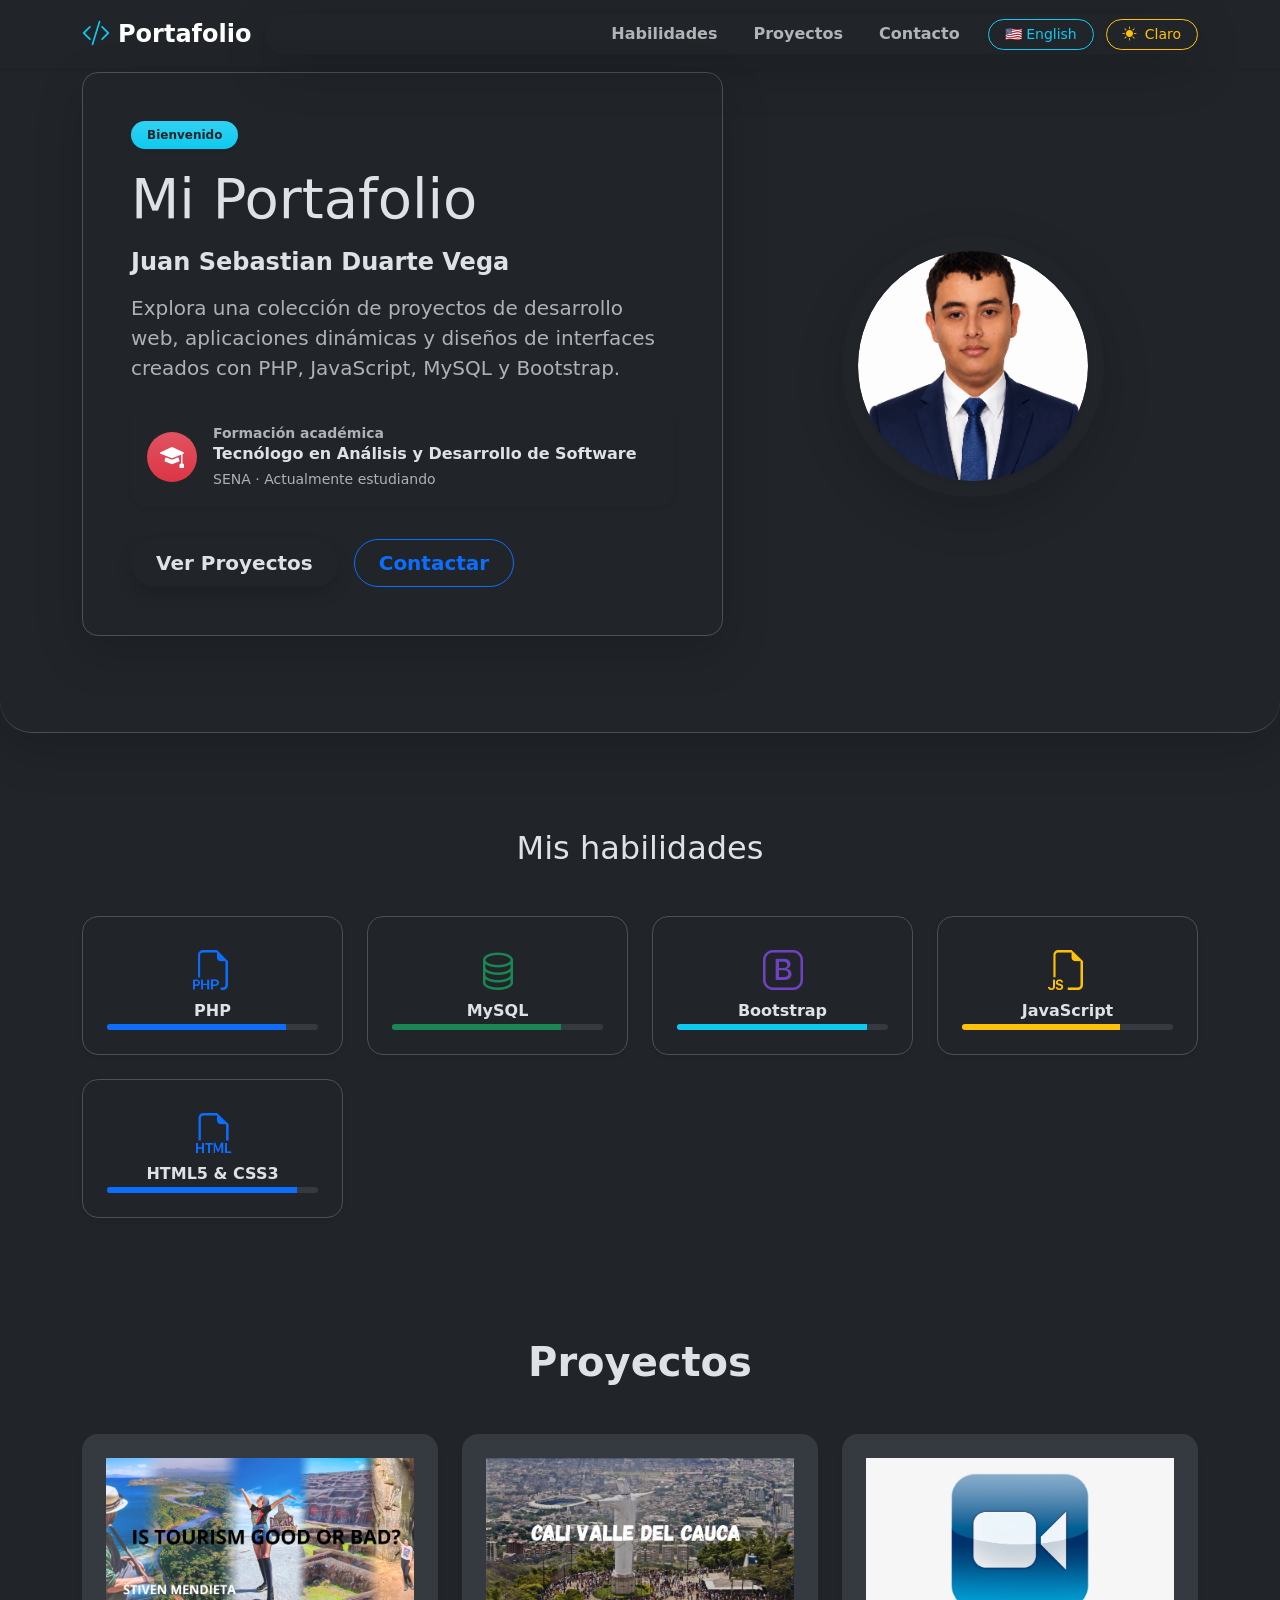
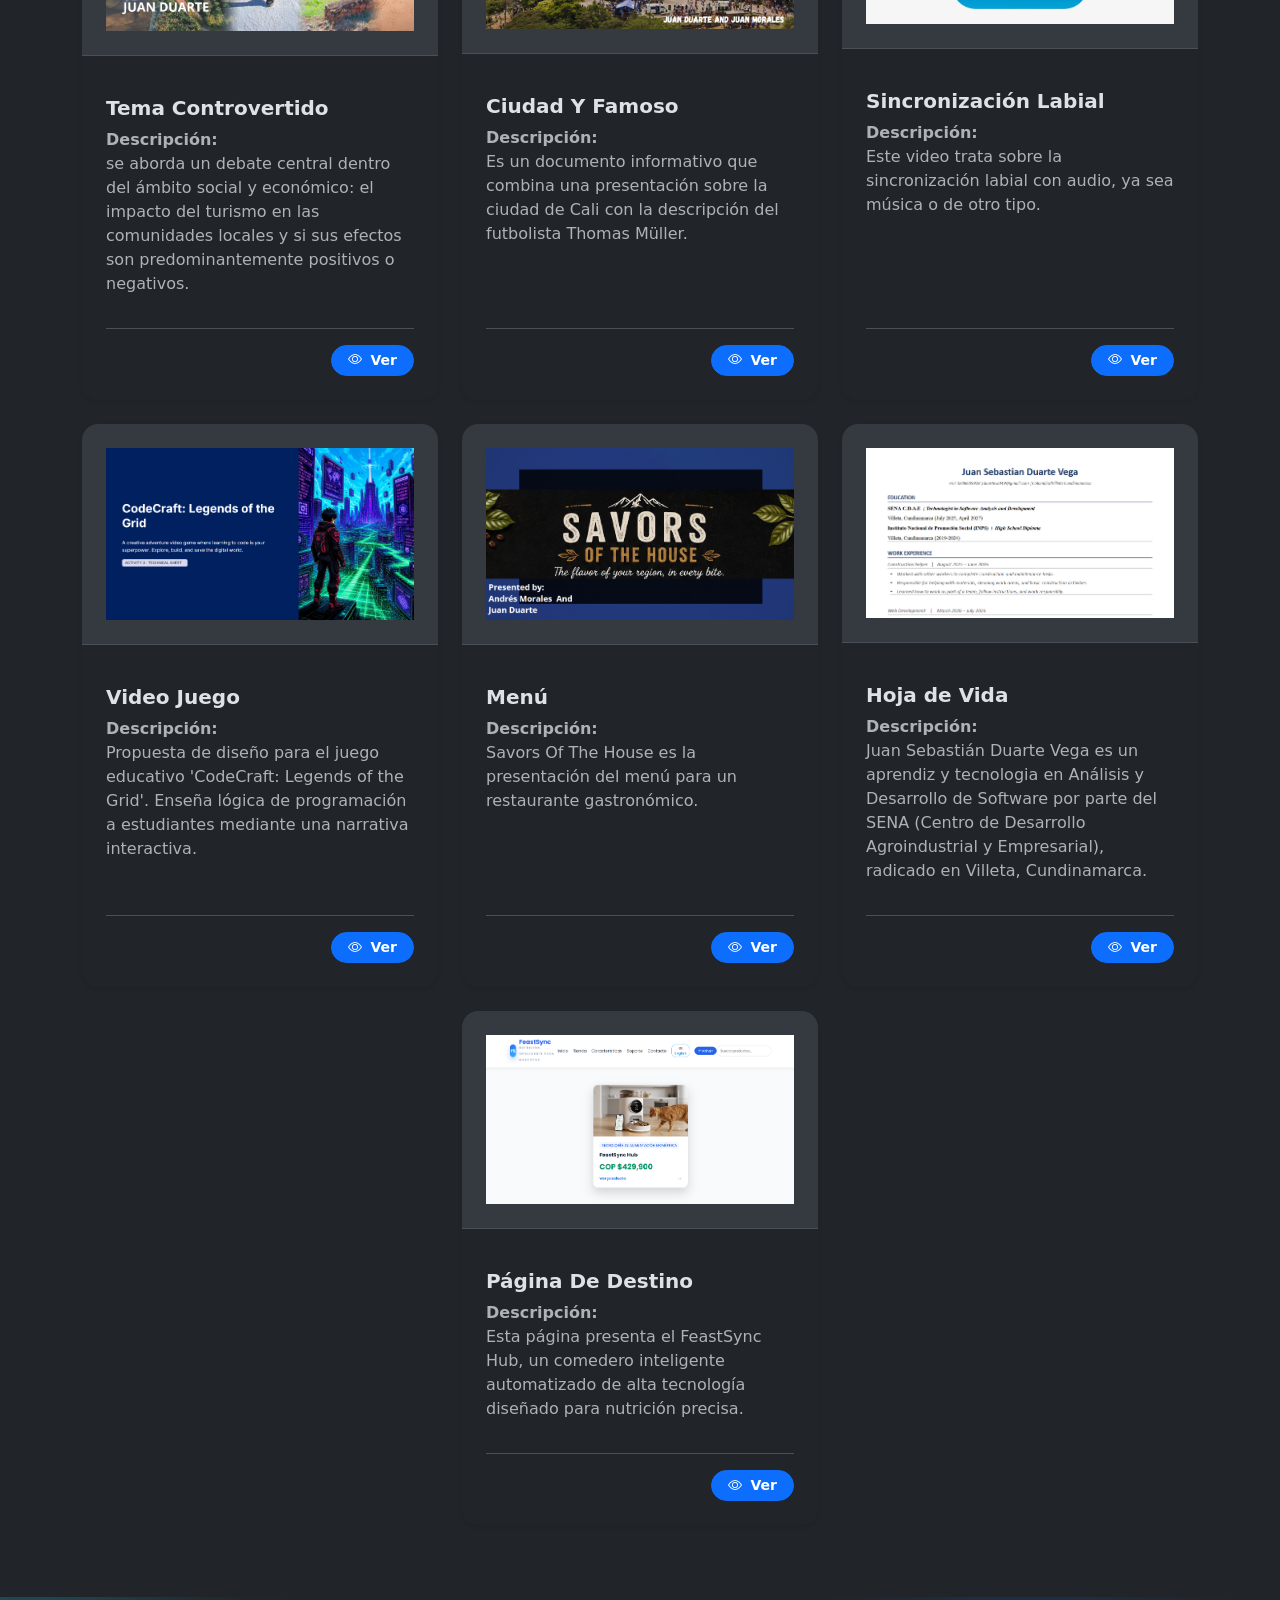
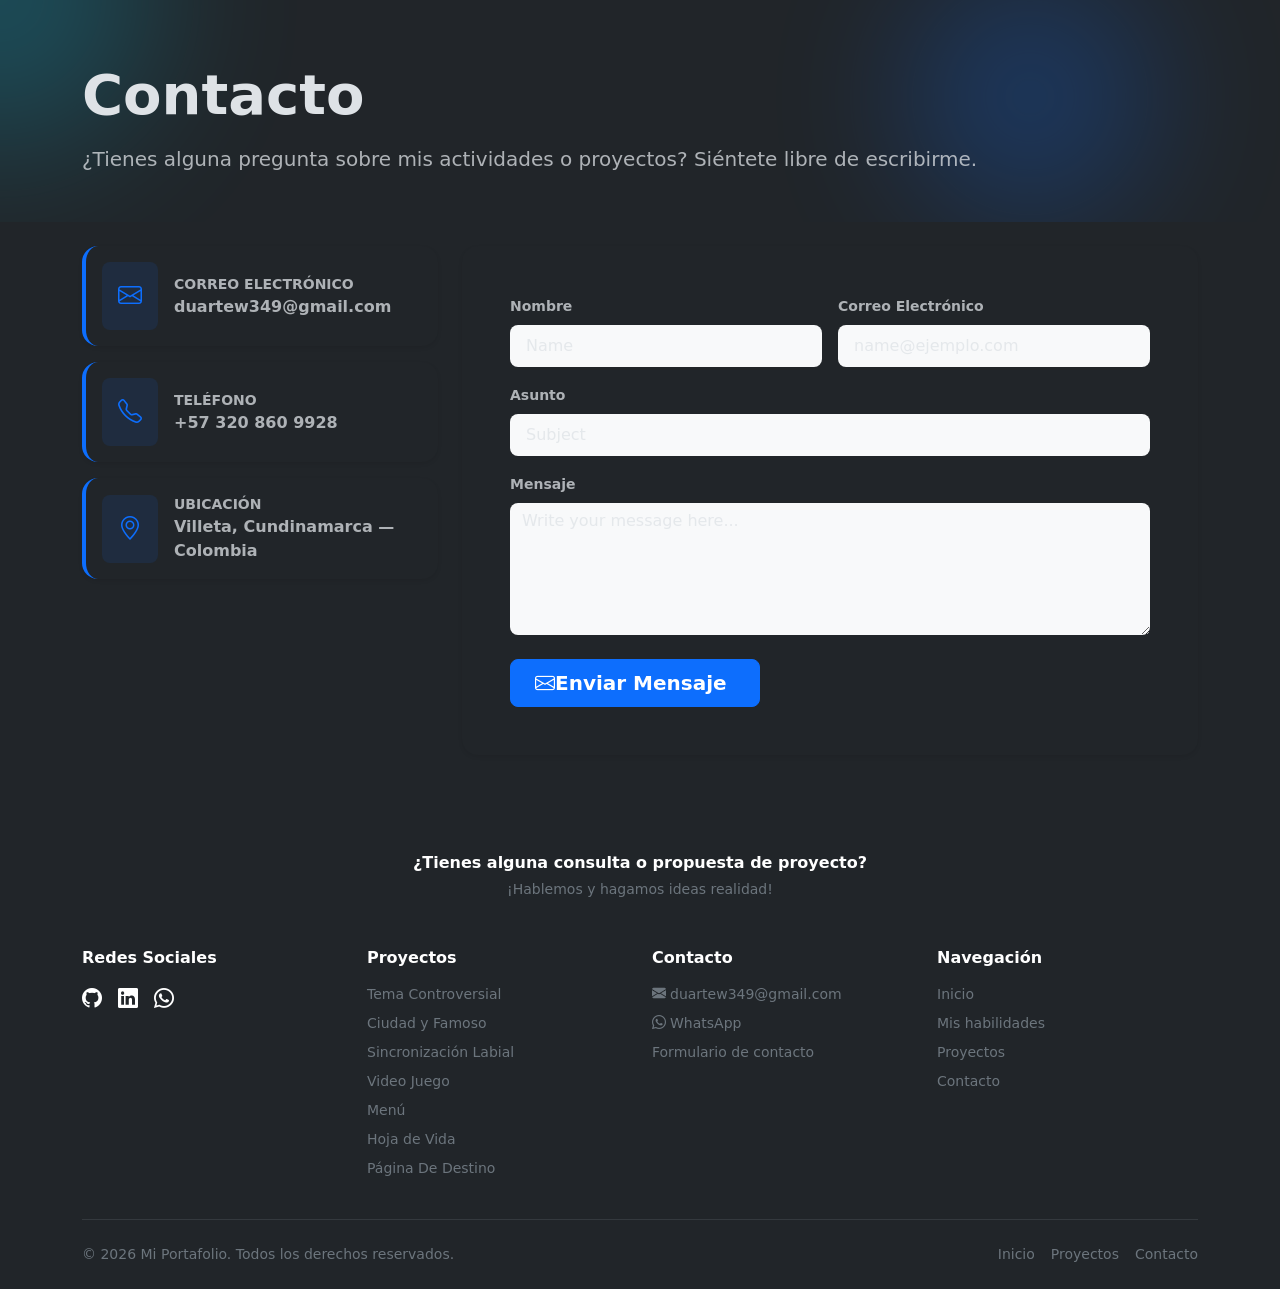
==== commit b9d928f6: "refactor(paginaingles/index.html, producto.html, layout/footer.php ): simplify record query logic an" ====
--- a/index.html
+++ b/index.html
@@ -52,6 +52,14 @@
         <div class="collapse navbar-collapse mt-3 mt-lg-0 p-3 p-lg-0 rounded-4 shadow-lg shadow-lg-none" id="navbarNav">
 
             <ul class="navbar-nav ms-auto fw-semibold align-items-lg-center gap-2 gap-lg-1">
+
+                <li class="nav-item">
+                    <a class="nav-link px-3 py-2 rounded-pill nav-link-custom" href="#skills"
+                       data-es="Habilidades"
+                       data-en="Skills">
+                        Skills
+                    </a>
+                </li>
 
                 <li class="nav-item">
                     <a class="nav-link px-3 py-2 rounded-pill nav-link-custom" href="#trabajos"
@@ -66,14 +74,6 @@
                        data-es="Contacto"
                        data-en="Contact">
                         Contacto
-                    </a>
-                </li>
-
-                <li class="nav-item">
-                    <a class="nav-link px-3 py-2 rounded-pill nav-link-custom" href="#skills"
-                       data-es="Habilidades"
-                       data-en="Skills">
-                        Skills
                     </a>
                 </li>
 
@@ -202,7 +202,7 @@
             data-es="Habilidades" data-en="Skills">
         <i class="bi bi-code-slash me-1"></i> Habilidades
       </span> -->
-      <h2 class="fw-black" data-es="Mis Skills" data-en="My Skills">
+      <h2 class="fw-black" data-es="Mis habilidades" data-en="My Skills">
         Lo que sé hacer
       </h2>
     </div>
@@ -251,16 +251,7 @@
         <!-- JavaScript -->
       
 
-      <!-- Git -->
-      <div class="col-6 col-md-4 col-lg-3">
-        <div class="p-4 rounded-4 shadow-sm border text-center h-100 btn-hover-grow">
-          <i class="bi bi-git fs-1 mb-2 text-danger"></i>
-          <h6 class="fw-semibold mb-1">Git / GitHub</h6>
-          <div class="progress" style="height:6px;">
-            <div class="progress-bar bg-danger" style="width:80%"></div>
-          </div>
-        </div>
-      </div>
+    
 
       <!-- HTML5 / CSS3 -->
       <div class="col-6 col-md-4 col-lg-3">
@@ -346,13 +337,7 @@
         <div class="card card-project h-100 border-0 rounded-4 shadow-sm">
           <div class="project-icon p-4 text-center border-bottom bg-light-subtle rounded-top-4">
             <!-- Icono actualizado a video -->
-            <br>
-            <br>
-            <br>
-            <i class="bi bi-film display-4 text-primary"></i>
-            <br>
-            <br>
-            <br>
+              <img src="img/p3.jpg" alt="Proyecto 1" class="img-fluid">
           </div>
           <div class="card-body d-flex flex-column p-4">
             <div class="mb-3 d-flex gap-1 flex-wrap">
@@ -410,7 +395,7 @@
             <h5 class="card-title fw-bold" data-es="Menú" data-en="Menu">Menú</h5>
             <p class="card-text text-muted flex-grow-1">
               <strong data-es="Descripción:" data-en="Description:">Descripción:</strong><br>
-              <span data-es="El archivo PDF titulado 'Savors Of The House.pdf' es la presentación del menú para un restaurante gastronómico." data-en="The PDF titled 'Savors Of The House.pdf' is the menu presentation for a culinary restaurant.">
+              <span data-es="Savors Of The House es la presentación del menú para un restaurante gastronómico." data-en="Savors Of The House is the menu presentation for a culinary restaurant.">
                 El archivo PDF titulado 'Savors Of The House.pdf' es la presentación del menú para un restaurante gastronómico.
               </span>
             </p>
@@ -601,9 +586,6 @@
                         <i class="bi bi-whatsapp"></i>
                     </a>
                 </div>
-                <a href="mailto:duartew349@gmail.com" class="d-block text-secondary text-decoration-none small">
-                    <i class="bi bi-envelope-fill me-1"></i>duartew349@gmail.com
-                </a>
             </div>
 
 
@@ -612,25 +594,25 @@
                 <h6 class="fw-bold mb-3" data-es="Proyectos" data-en="Projects">Proyectos</h6>
                 <ul class="list-unstyled small">
                     <li class="mb-2">
-                        <a href="work/07april.php" class="text-secondary text-decoration-none" data-es="Tema Controversial" data-en="Controversial Topic">Nombre del proyecto 1</a>
-                    </li>
-                    <li class="mb-2">
-                        <a href="work/20april.php" class="text-secondary text-decoration-none" data-es="Ciudad y Famoso" data-en="City And Famous">Nombre del proyecto 2</a>
-                    </li>
-                    <li class="mb-2">
-                        <a href="work/02July.php" class="text-secondary text-decoration-none" data-es="Sincronización Labial" data-en="Lip Syncing">Nombre del proyecto 3</a>
-                    </li>
-                    <li class="mb-2">
-                        <a href="work/27july.php" class="text-secondary text-decoration-none" data-es="Video Juego" data-en="Video Game">Nombre del proyecto 4</a>
-                    </li>
-                    <li class="mb-2">
-                        <a href="work/10august.php" class="text-secondary text-decoration-none" data-es="Menú" data-en="Menu">Nombre del proyecto 5</a>
-                    </li>
-                    <li class="mb-2">
-                        <a href="work/18august.php" class="text-secondary text-decoration-none" data-es="Hoja de Vida" data-en="Curriculum Vitae">Nombre del proyecto 6</a>
-                    </li>
-                    <li class="mb-2">
-                        <a href="../Paginaingles/index.html" class="text-secondary text-decoration-none" data-es="Página De Destino" data-en="Landing Page">Nombre del proyecto 7</a>
+                        <a href="work/07april.php" class="text-secondary text-decoration-none" data-es="Tema Controversial" data-en="Controversial Topic">Tema Controversial</a>
+                    </li>
+                    <li class="mb-2">
+                        <a href="work/20april.php" class="text-secondary text-decoration-none" data-es="Ciudad y Famoso" data-en="City And Famous">Ciudad y Famoso</a>
+                    </li>
+                    <li class="mb-2">
+                        <a href="work/02July.php" class="text-secondary text-decoration-none" data-es="Sincronización Labial" data-en="Lip Syncing">Sincronización Labial</a>
+                    </li>
+                    <li class="mb-2">
+                        <a href="work/27july.php" class="text-secondary text-decoration-none" data-es="Video Juego" data-en="Video Game">Video Juego</a>
+                    </li>
+                    <li class="mb-2">
+                        <a href="work/10august.php" class="text-secondary text-decoration-none" data-es="Menú" data-en="Menu">Menú</a>
+                    </li>
+                    <li class="mb-2">
+                        <a href="work/18august.php" class="text-secondary text-decoration-none" data-es="Hoja de Vida" data-en="Curriculum Vitae">Hoja de Vida</a>
+                    </li>
+                    <li class="mb-2">
+                        <a href="../Paginaingles/index.html" class="text-secondary text-decoration-none" data-es="Página De Destino" data-en="Landing Page">Página De Destino</a>
                     </li>
                 </ul>
             </div>
